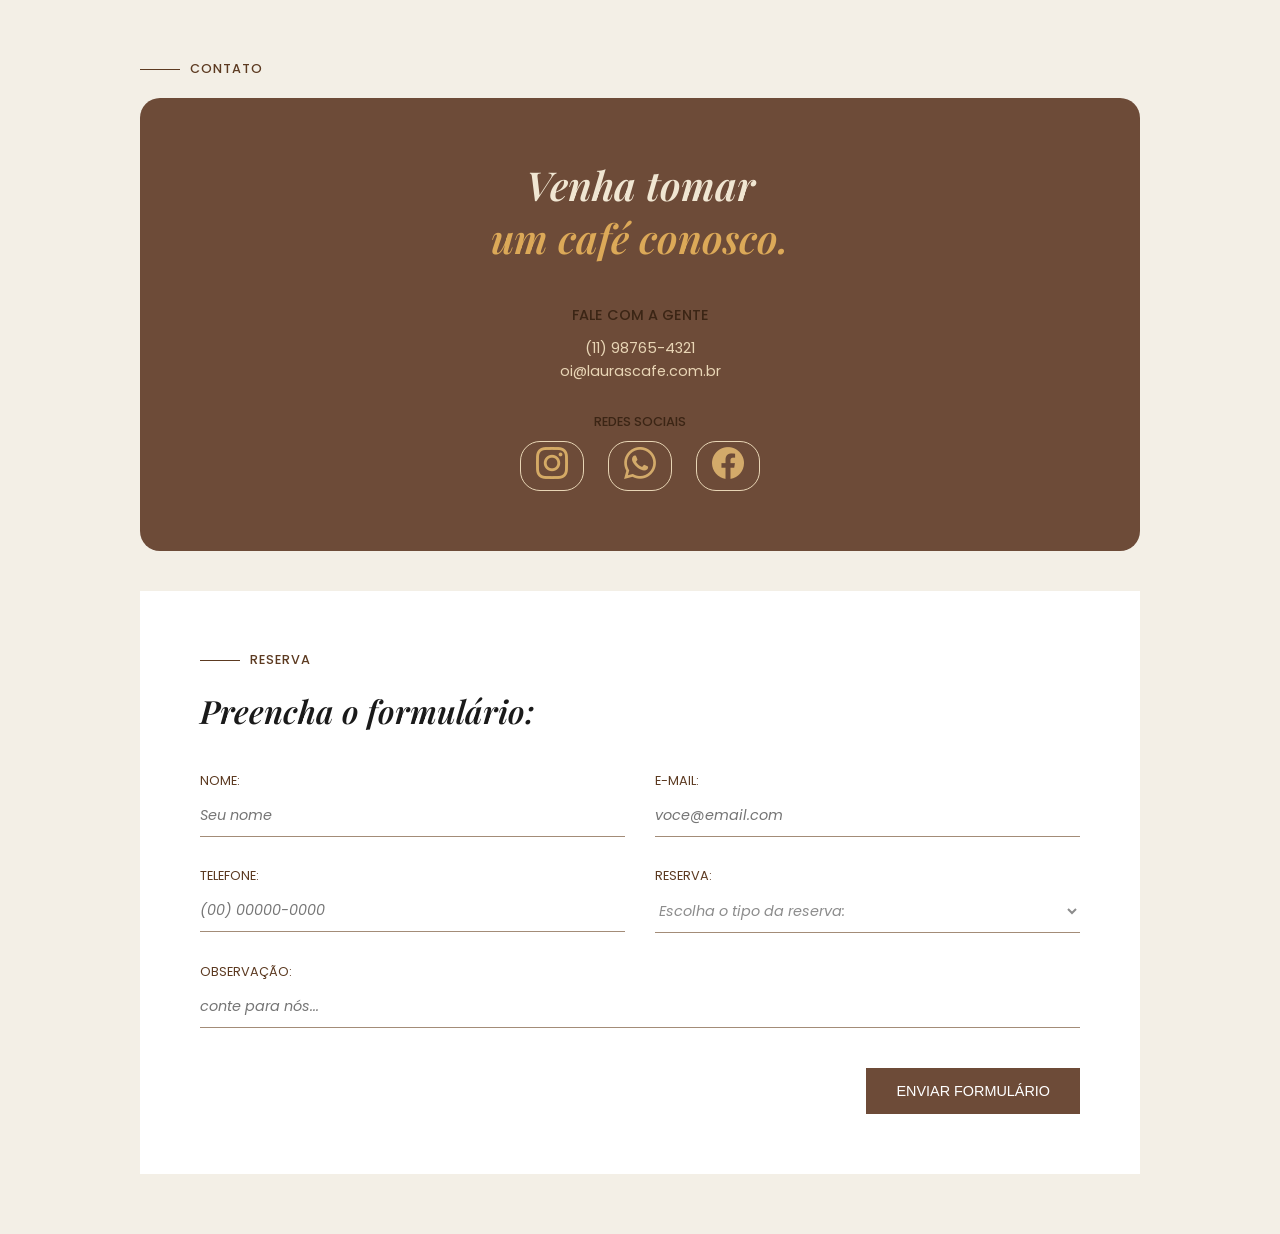
==== html_css/index.html @ 68d607ea "adiciona a seção contato da landing page" ====
<!DOCTYPE html>
<html lang="pt-BR">
<head>
    <meta charset="UTF-8">
    <meta name="viewport" content="width=device-width, initial-scale=1.0">
    <title>Contato - Cafeteria</title>
    <!-- Link para o arquivo CSS externo -->
    <link rel="stylesheet" href="style.css">
    <!-- Fontes do Google -->
    <link rel="preconnect" href="https://fonts.googleapis.com">
    <link rel="preconnect" href="https://fonts.gstatic.com" crossorigin>
    <link href="https://fonts.googleapis.com/css2?family=Playfair+Display:ital,wght@1,600&family=Poppins:wght@300;400;500&display=swap" rel="stylesheet">
</head>
<body>

    <section class="secao-contato">
        <div class="container">
            
            <!-- Cartão Escuro de Informações -->
            <div class="cartao-info">
                <p class="label-secao">CONTATO</p>
                <div class="box-marrom">
                    <h2>Venha tomar<br><span class="texto-marron-claro">um café conosco.</span></h2>
                    
                    <div class="info-detalhes">
                        <p class="titulo-info">FALE COM A GENTE</p>
                        <p>(11) 98765-4321</p>
                        <p>oi@laurascafe.com.br</p>
                    </div>

                    <div class="redes-sociais">
                        <p class="titulo-info">REDES SOCIAIS</p>
                        <div class="icones">
                            <a href="https://www.instagram.com/visaojrufop/" target="_blank">
                                <img src="logo_rede_social/instagram.png" alt="logo insta">
                            </a>
                            <a href="https://api.whatsapp.com/send?phone=5531993327631" target="_blank">
                                <img src="logo_rede_social/whatsapp.png" alt="logo zap">
                            </a>
                            <a href="https://www.facebook.com/visaojrufop/" target="_blank">
                                <img src="logo_rede_social/facebook.png" alt="logo face">
                            </a>

                        </div>
                    </div>
                </div>
            </div>

            <!-- Formulário de Reserva -->
            <div class="area-formulario">
                <p class="label-secao">RESERVA</p>
                <h2>Preencha o formulário:</h2>
                
                <form action="#" method="POST">
                    <div class="grupo-inputs">
                        <div class="campo">
                            <label for="nome">NOME:</label>
                            <input type="text" id="nome" placeholder="Seu nome">
                        </div>
                        <div class="campo">
                            <label for="email">E-MAIL:</label>
                            <input type="email" id="email" placeholder="voce@email.com">
                        </div>
                        <div class="campo">
                            <label for="telefone">TELEFONE:</label>
                            <input type="tel" id="telefone" placeholder="(00) 00000-0000">
                        </div>
                        <div class="campo">
                            <label for="reserva">RESERVA:</label>
                            <select name="tipo de reserva" id="reserva">
                                <option value="" disabled selected hidden>Escolha o tipo da reserva:</option>
                                <option value="Mesa normal">Mesa para 4 pessoas</option>
                                <option value="Todas as mesas">Evento privado</option>
                            </select>
                        </div>
                    </div>
                    
                    <div class="campo campo-observacao">
                        <label for="observacao">OBSERVAÇÃO:</label>
                        <input type="text" id="observacao" placeholder="conte para nós...">
                    </div>
                    
                    <button type="submit" class="btn-enviar">ENVIAR FORMULÁRIO</button>
                </form>
            </div>

        </div>
    </section>

</body>
</html>
---- html_css/style.css ----
/* Reset Básico */
* {
    margin: 0;
    padding: 0;
    box-sizing: border-box;
}

body {
    background-color: #f3efe6; /* Cor de fundo bege */
    font-family: 'Poppins', sans-serif;
    color: #5c3a21;
}

h2 {
    font-family: 'Playfair Display', serif;
    font-style: italic;
    font-weight: 600;
}

/* Estrutura Principal */
.secao-contato {
    padding: 60px 20px;
    display: flex;
    justify-content: center;
}

.container {
    max-width: 1000px;
    width: 100%;
    display: flex;
    flex-direction: column;
    gap: 40px;
}

.label-secao {
    font-size: 0.8rem;
    font-weight: 500;
    letter-spacing: 1px;
    margin-bottom: 20px;
    position: relative;
    padding-left: 50px;
}

.label-secao::before {
    content: "";
    position: absolute;
    left: 0;
    top: 50%;
    width: 40px;
    height: 1px;
    background-color: #5c3a21;
}

/* Cartão Marrom */
.box-marrom {
    background-color: #6d4b38;
    color: #e8d5b5;
    padding: 60px;
    border-radius: 20px;
    text-align: center;
}

.box-marrom h2 {
    font-size: 2.5rem;
    margin-bottom: 40px;
    color: #f0e6d2;
}

.titulo-info {
    font-size: 0.8rem;
    font-weight: 500;
    margin-bottom: 10px;
    color: #3b2515;
}

.info-detalhes p {
    font-size: 0.9rem;
    line-height: 1.6;
}


.texto-marron-claro{
    color: #DCA958;
}

.redes-sociais {
    margin-top: 30px;
}

.icones a {
    display: inline-block;
    margin: 0 10px;
    color: #e8d5b5;
    text-decoration: none;
    font-size: 0.9rem;
    border: 1px solid #e8d5b5;
    padding: 5px 15px;
    border-radius: 20px;
}

/* Formulário */
.area-formulario {
    background-color: #ffffff;
    padding: 60px;
}

.area-formulario h2 {
    font-size: 2rem;
    margin-bottom: 40px;
    color: #1a1a1a;
}

.grupo-inputs {
    display: grid;
    grid-template-columns: 1fr 1fr;
    gap: 30px;
    margin-bottom: 30px;
}

.campo {
    display: flex;
    flex-direction: column;
}

.campo label {
    font-size: 0.8rem;
    margin-bottom: 5px;
    color: #5c3a21;
}

.campo input {
    border: none;
    border-bottom: 1px solid #a38c78;
    padding: 10px 0;
    font-family: 'Poppins', sans-serif;
    font-style: italic;
    font-size: 0.9rem;
    color: #8c8c8c;
    background: transparent;
    outline: none;
}

.campo select {
    border: none;
    border-bottom: 1px solid #a38c78;
    padding: 10px 0;
    font-family: 'Poppins', sans-serif;
    font-style: italic;
    font-size: 0.9rem;
    color: #8c8c8c;
    background: transparent;
    outline: none;
    width: 100%;
}


.campo select option {
    font-style: normal;
    color: #5c3a21;
}
.campo-observacao {
    margin-bottom: 40px;
}

.btn-enviar {
    background-color: #6d4b38;
    color: #ffffff;
    border: none;
    padding: 15px 30px;
    font-size: 0.9rem;
    cursor: pointer;
    float: right;
    transition: background 0.3s;
}

.btn-enviar:hover {
    background-color: #5c3a21;
}

/* Responsividade para Celulares */
@media (max-width: 768px) {
    .grupo-inputs {
        grid-template-columns: 1fr;
    }
    
    .box-marrom, .area-formulario {
        padding: 30px;
    }
}
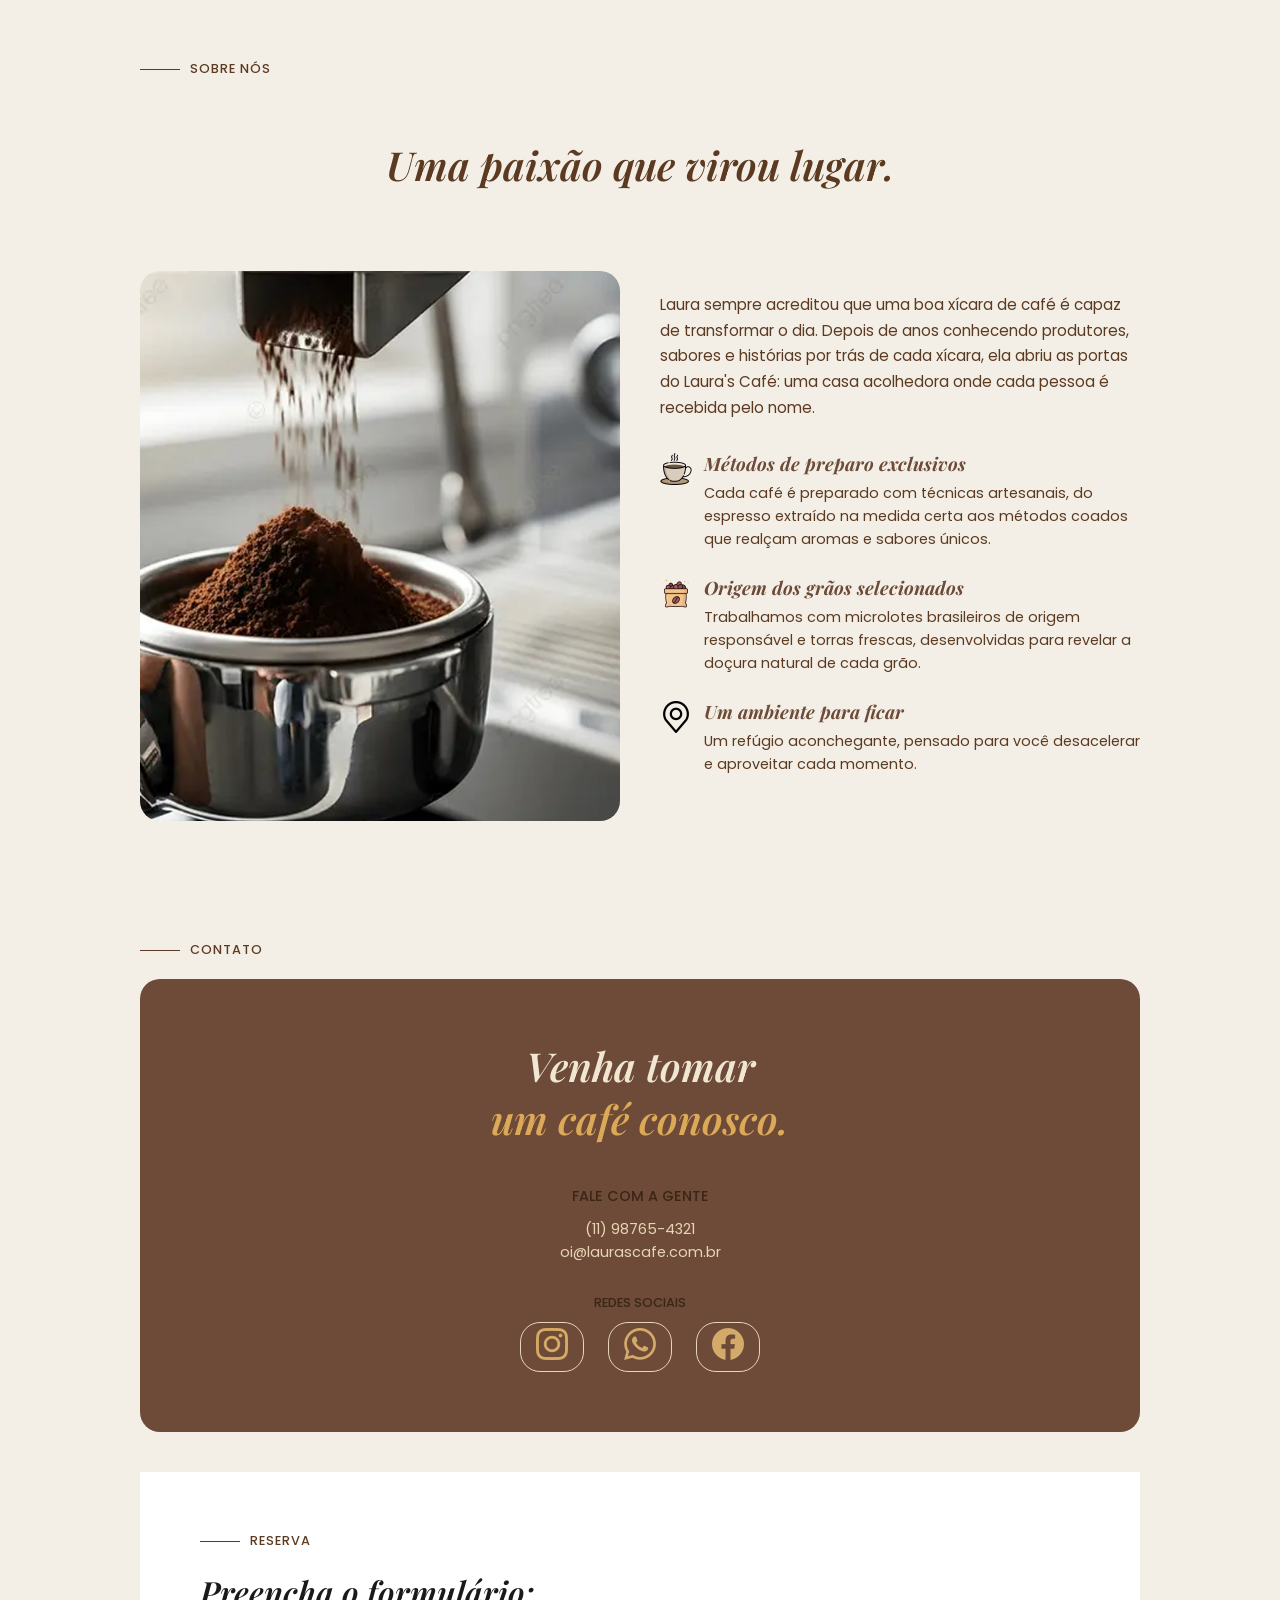
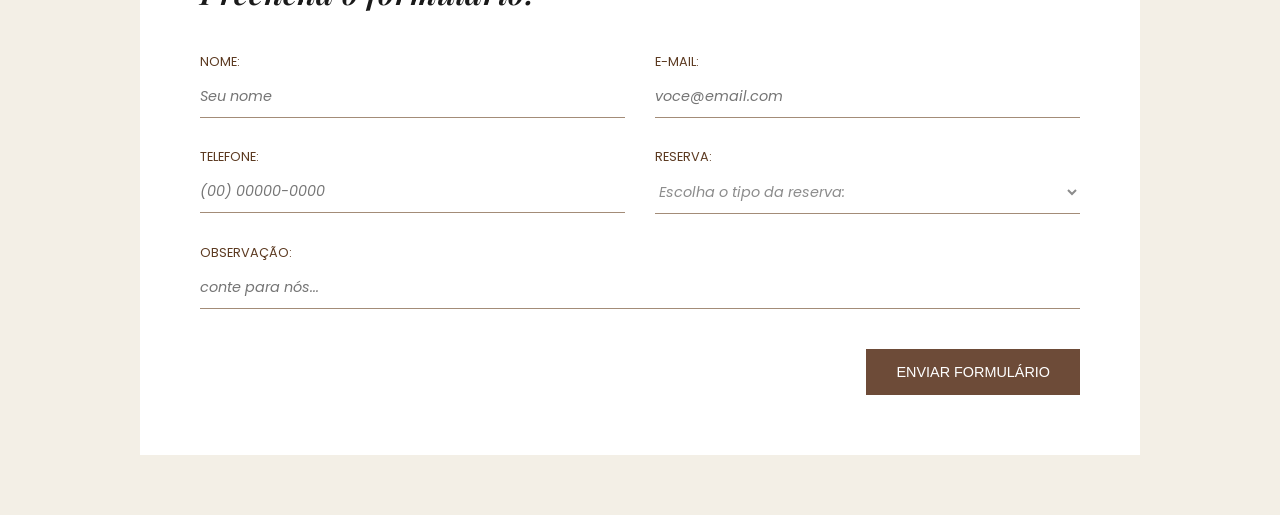
==== commit c90bb934: "adiciona seção Sobre Nós (HTML, CSS e imagens)" ====
--- a/html_css/index.html
+++ b/html_css/index.html
@@ -12,6 +12,51 @@
     <link href="https://fonts.googleapis.com/css2?family=Playfair+Display:ital,wght@1,600&family=Poppins:wght@300;400;500&display=swap" rel="stylesheet">
 </head>
 <body>
+
+    <section class="secao-sobre">
+        <div class="container">
+            <p class="label-secao">SOBRE NÓS</p>
+            <h2 class="titulo-sobre">Uma paixão que virou lugar.</h2>
+
+            <div class="sobre-conteudo">
+                <figure class="sobre-imagem">
+                    <img src="../imagens/cafe-sobre-nos.png" alt="Preparo artesanal do café no Laura's Cafe">
+                </figure>
+
+                <div class="sobre-textos">
+                    <p class="sobre-historia">
+                        Laura sempre acreditou que uma boa xícara de café é capaz de
+                        transformar o dia. Depois de anos conhecendo produtores, sabores
+                        e histórias por trás de cada xícara, ela abriu as portas do
+                        Laura's Café: uma casa acolhedora onde cada pessoa é recebida pelo nome.
+                    </p>
+
+                    <div class="destaque">
+                        <img src="../imagens/icone-cafe.png" alt="" aria-hidden="true">
+                        <div>
+                            <h3>Métodos de preparo exclusivos</h3>
+                            <p>Cada café é preparado com técnicas artesanais, do espresso extraído na medida certa aos métodos coados que realçam aromas e sabores únicos.</p>
+                        </div>
+                    </div>
+
+                    <div class="destaque">
+                        <img src="../imagens/icone-graos.png" alt="" aria-hidden="true">
+                        <div>
+                            <h3>Origem dos grãos selecionados</h3>
+                            <p>Trabalhamos com microlotes brasileiros de origem responsável e torras frescas, desenvolvidas para revelar a doçura natural de cada grão.</p>
+                        </div>
+                    </div>
+                    <div class="destaque">
+                        <img src="../imagens/icone-lugar.png" alt="" aria-hidden="true">
+                         <div>
+                            <h3>Um ambiente para ficar</h3>
+                        <p>Um refúgio aconchegante, pensado para você desacelerar e aproveitar cada momento.</p>
+                    </div>
+                </div>
+                </div>
+            </div>
+        </div>
+    </section>
 
     <section class="secao-contato">
         <div class="container">
--- a/html_css/style.css
+++ b/html_css/style.css
@@ -187,3 +187,90 @@
         padding: 30px;
     }
 }
+
+/*  Sobre Nós  */
+.secao-sobre {
+    padding: 60px 20px;
+    display: flex;
+    justify-content: center;
+}
+
+.titulo-sobre {
+    font-size: 2.5rem;
+    text-align: center;
+    color: #5c3a21;
+    margin-bottom: 40px;
+}
+
+.sobre-conteudo {
+    display: flex;
+    gap: 40px;
+    align-items: center;   
+}
+
+.sobre-imagem {
+    flex: 1;
+    max-width: 480px;
+}
+
+.sobre-imagem img {
+    width: 100%;
+    height: 550px;          /* ajusta esse número até bater */
+    object-fit: cover;
+    border-radius: 20px;
+    display: block;
+}
+
+
+.sobre-textos {
+    flex: 1;
+    display: flex;
+    flex-direction: column;
+    justify-content: center;
+}
+.sobre-historia {
+    font-size: 0.95rem;
+    line-height: 1.7;
+    margin-bottom: 30px;
+}
+
+.destaque {
+    display: flex;
+    gap: 12px;
+    align-items: flex-start;
+    margin-bottom: 24px;
+}
+
+.destaque img {
+    width: 32px;
+    height: 32px;
+    flex-shrink: 0;
+    margin-top: 2px;
+}
+
+.destaque > div {
+    flex: 1;
+}
+
+.destaque h3 {
+    font-family: 'Playfair Display', serif;
+    font-style: italic;
+    color: #6d4b38;
+    font-size: 1.15rem;
+    margin-bottom: 6px;
+}
+
+.destaque p {
+    font-size: 0.9rem;
+    line-height: 1.6;
+}
+
+/* Mobile */
+@media (max-width: 768px) {
+    .sobre-conteudo {
+        flex-direction: column;
+    }
+    .titulo-sobre {
+        font-size: 1.8rem;
+    }
+}
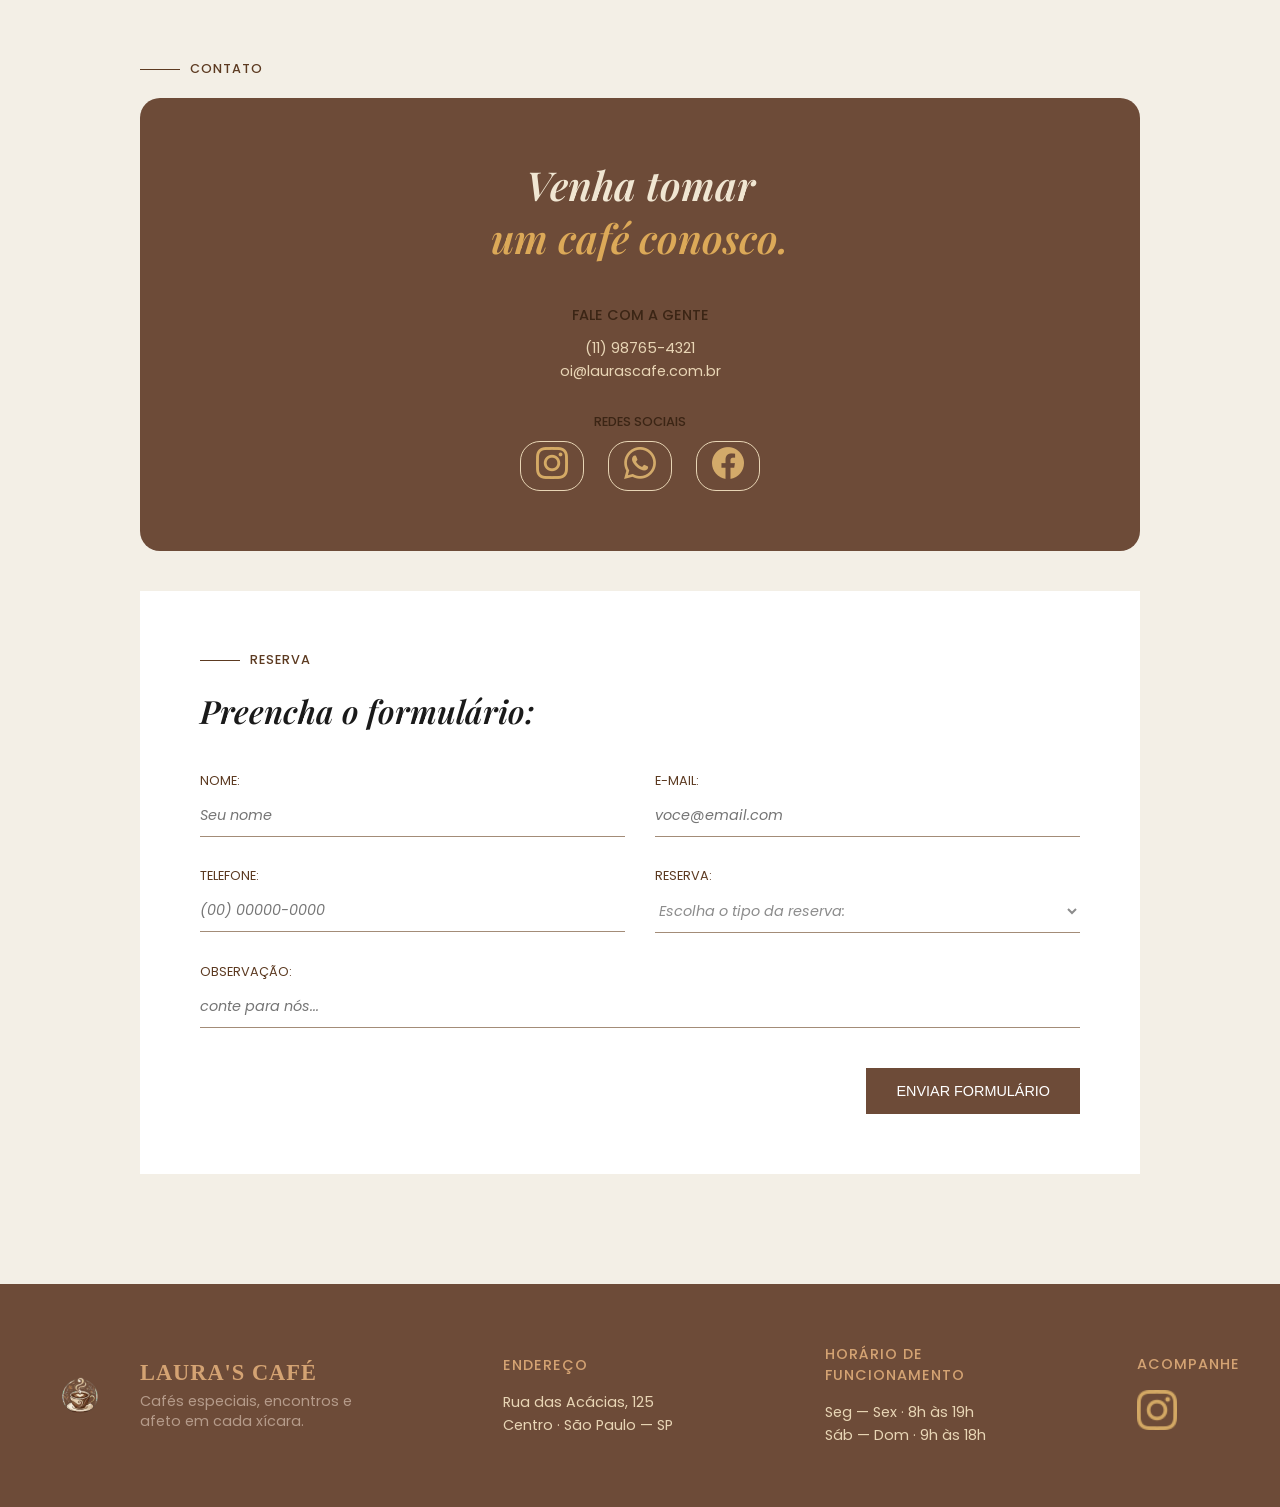
==== commit daacdb44: "inclusão da seção rodapé na landing page" ====
--- a/html_css/index.html
+++ b/html_css/index.html
@@ -12,51 +12,6 @@
     <link href="https://fonts.googleapis.com/css2?family=Playfair+Display:ital,wght@1,600&family=Poppins:wght@300;400;500&display=swap" rel="stylesheet">
 </head>
 <body>
-
-    <section class="secao-sobre">
-        <div class="container">
-            <p class="label-secao">SOBRE NÓS</p>
-            <h2 class="titulo-sobre">Uma paixão que virou lugar.</h2>
-
-            <div class="sobre-conteudo">
-                <figure class="sobre-imagem">
-                    <img src="../imagens/cafe-sobre-nos.png" alt="Preparo artesanal do café no Laura's Cafe">
-                </figure>
-
-                <div class="sobre-textos">
-                    <p class="sobre-historia">
-                        Laura sempre acreditou que uma boa xícara de café é capaz de
-                        transformar o dia. Depois de anos conhecendo produtores, sabores
-                        e histórias por trás de cada xícara, ela abriu as portas do
-                        Laura's Café: uma casa acolhedora onde cada pessoa é recebida pelo nome.
-                    </p>
-
-                    <div class="destaque">
-                        <img src="../imagens/icone-cafe.png" alt="" aria-hidden="true">
-                        <div>
-                            <h3>Métodos de preparo exclusivos</h3>
-                            <p>Cada café é preparado com técnicas artesanais, do espresso extraído na medida certa aos métodos coados que realçam aromas e sabores únicos.</p>
-                        </div>
-                    </div>
-
-                    <div class="destaque">
-                        <img src="../imagens/icone-graos.png" alt="" aria-hidden="true">
-                        <div>
-                            <h3>Origem dos grãos selecionados</h3>
-                            <p>Trabalhamos com microlotes brasileiros de origem responsável e torras frescas, desenvolvidas para revelar a doçura natural de cada grão.</p>
-                        </div>
-                    </div>
-                    <div class="destaque">
-                        <img src="../imagens/icone-lugar.png" alt="" aria-hidden="true">
-                         <div>
-                            <h3>Um ambiente para ficar</h3>
-                        <p>Um refúgio aconchegante, pensado para você desacelerar e aproveitar cada momento.</p>
-                    </div>
-                </div>
-                </div>
-            </div>
-        </div>
-    </section>
 
     <section class="secao-contato">
         <div class="container">
@@ -132,5 +87,38 @@
         </div>
     </section>
 
+    <footer class="rodape">
+        <div class="rodape-container">
+            
+            <div class="rodape-marca">
+                <!-- Substitua pelo caminho da sua imagem de logo -->
+                <img src="logo_rede_social/logo_laura's.png" alt="Logo Laura's Café" class="logo-rodape">
+                <div>
+                    <h3>LAURA'S CAFÉ</h3>
+                    <p>Cafés especiais, encontros e<br>afeto em cada xícara.</p>
+                </div>
+            </div>
+            
+            <div class="rodape-info">
+                <h4>ENDEREÇO</h4>
+                <p>Rua das Acácias, 125<br>Centro · São Paulo — SP</p>
+            </div>
+            
+            <div class="rodape-info">
+                <h4>HORÁRIO DE<br>FUNCIONAMENTO</h4>
+                <p>Seg — Sex · 8h às 19h<br>Sáb — Dom · 9h às 18h</p>
+            </div>
+            
+            <div class="rodape-social">
+                <h4>ACOMPANHE</h4>
+                <!-- Substitua pelo caminho do seu ícone do Instagram -->
+                <a href="https://www.instagram.com/visaojrufop/" target="_blank">
+                    <img src="logo_rede_social/instagram.png" alt="logo-instagram">
+                </a>
+            </div>
+
+        </div>
+    </footer>
+
 </body>
 </html>
--- a/html_css/style.css
+++ b/html_css/style.css
@@ -188,89 +188,85 @@
     }
 }
 
-/*  Sobre Nós  */
-.secao-sobre {
+/* Rodapé */
+.rodape {
+    background-color: #6d4b38; /* Fundo marrom escuro */
     padding: 60px 20px;
-    display: flex;
-    justify-content: center;
-}
-
-.titulo-sobre {
-    font-size: 2.5rem;
-    text-align: center;
-    color: #5c3a21;
-    margin-bottom: 40px;
-}
-
-.sobre-conteudo {
-    display: flex;
+    color: #e8d5b5; /* Texto claro */
+    margin-top: 50px;
+}
+
+.rodape-container {
+    max-width: 1200px;
+    margin: 0 auto;
+    display: flex;
+    justify-content: space-between;
+    align-items: center;
+    flex-wrap: wrap;
     gap: 40px;
-    align-items: center;   
-}
-
-.sobre-imagem {
-    flex: 1;
-    max-width: 480px;
-}
-
-.sobre-imagem img {
-    width: 100%;
-    height: 550px;          /* ajusta esse número até bater */
-    object-fit: cover;
-    border-radius: 20px;
-    display: block;
-}
-
-
-.sobre-textos {
-    flex: 1;
-    display: flex;
-    flex-direction: column;
-    justify-content: center;
-}
-.sobre-historia {
-    font-size: 0.95rem;
-    line-height: 1.7;
-    margin-bottom: 30px;
-}
-
-.destaque {
-    display: flex;
-    gap: 12px;
-    align-items: flex-start;
-    margin-bottom: 24px;
-}
-
-.destaque img {
-    width: 32px;
-    height: 32px;
-    flex-shrink: 0;
-    margin-top: 2px;
-}
-
-.destaque > div {
-    flex: 1;
-}
-
-.destaque h3 {
+}
+
+/* Bloco da Marca */
+.rodape-marca {
+    display: flex;
+    align-items: center;
+    gap: 20px;
+}
+
+.logo-rodape {
+    width: 80px; /* Ajuste o tamanho da logo */
+    height: auto;
+}
+
+.rodape-marca h3 {
     font-family: 'Playfair Display', serif;
-    font-style: italic;
-    color: #6d4b38;
-    font-size: 1.15rem;
-    margin-bottom: 6px;
-}
-
-.destaque p {
+    color: #d4a373; /* Tom dourado/marrom claro */
+    font-size: 1.4rem;
+    margin-bottom: 5px;
+    letter-spacing: 1px;
+}
+
+.rodape-marca p {
+    font-size: 0.9rem;
+    line-height: 1.4;
+    color: #b59b8a;
+}
+
+/* Blocos de Informação */
+.rodape-info h4, 
+.rodape-social h4 {
+    color: #d4a373;
+    font-size: 0.9rem;
+    font-weight: 500;
+    margin-bottom: 15px;
+    letter-spacing: 1px;
+    text-transform: uppercase;
+}
+
+.rodape-info p {
     font-size: 0.9rem;
     line-height: 1.6;
 }
 
-/* Mobile */
-@media (max-width: 768px) {
-    .sobre-conteudo {
+/* Ícone Social */
+.rodape-social a img {
+    width: 40px; /* Tamanho do ícone */
+    transition: transform 0.3s ease;
+}
+
+.rodape-social a:hover img {
+    transform: scale(1.1); /* Efeito de zoom ao passar o mouse */
+}
+
+/* Responsividade para Celulares */
+@media (max-width: 850px) {
+    .rodape-container {
         flex-direction: column;
-    }
-    .titulo-sobre {
-        font-size: 1.8rem;
-    }
-}
+        text-align: center;
+        align-items: center;
+    }
+
+    .rodape-marca {
+        flex-direction: column;
+    }
+}
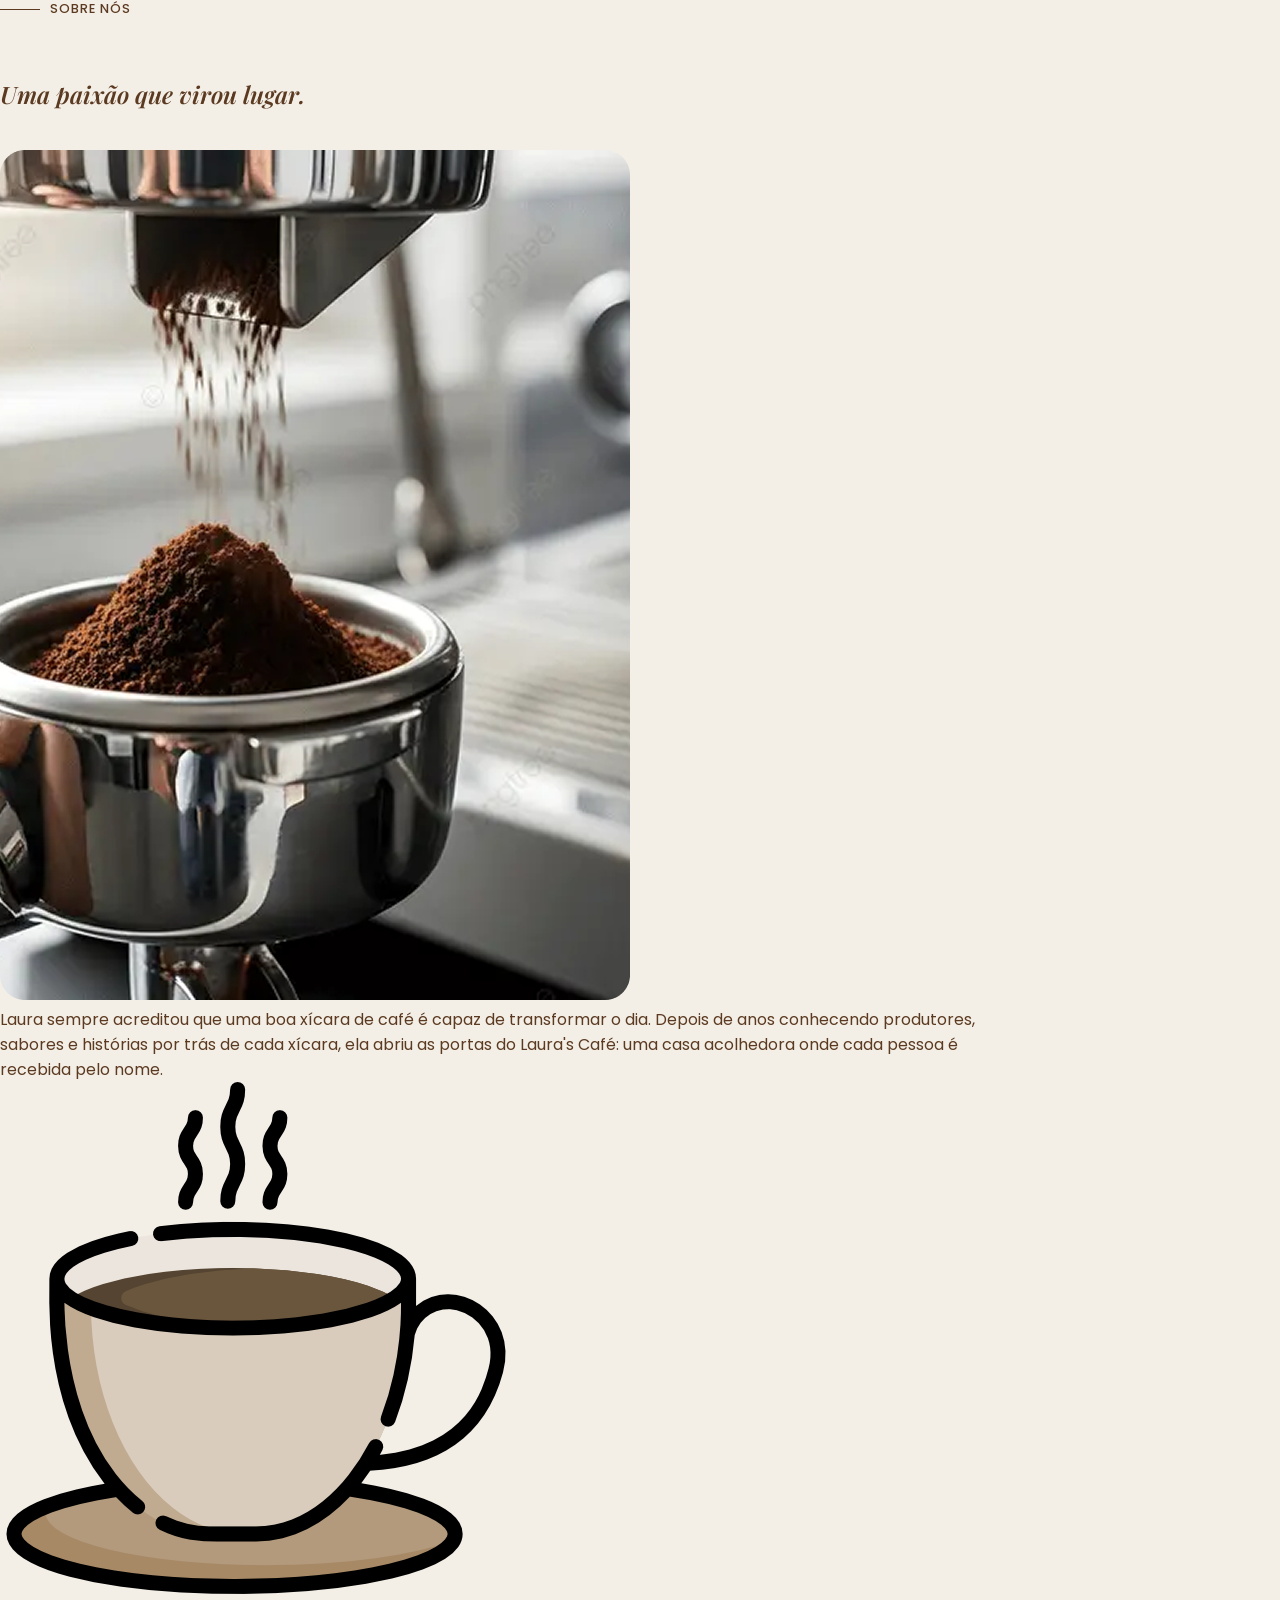
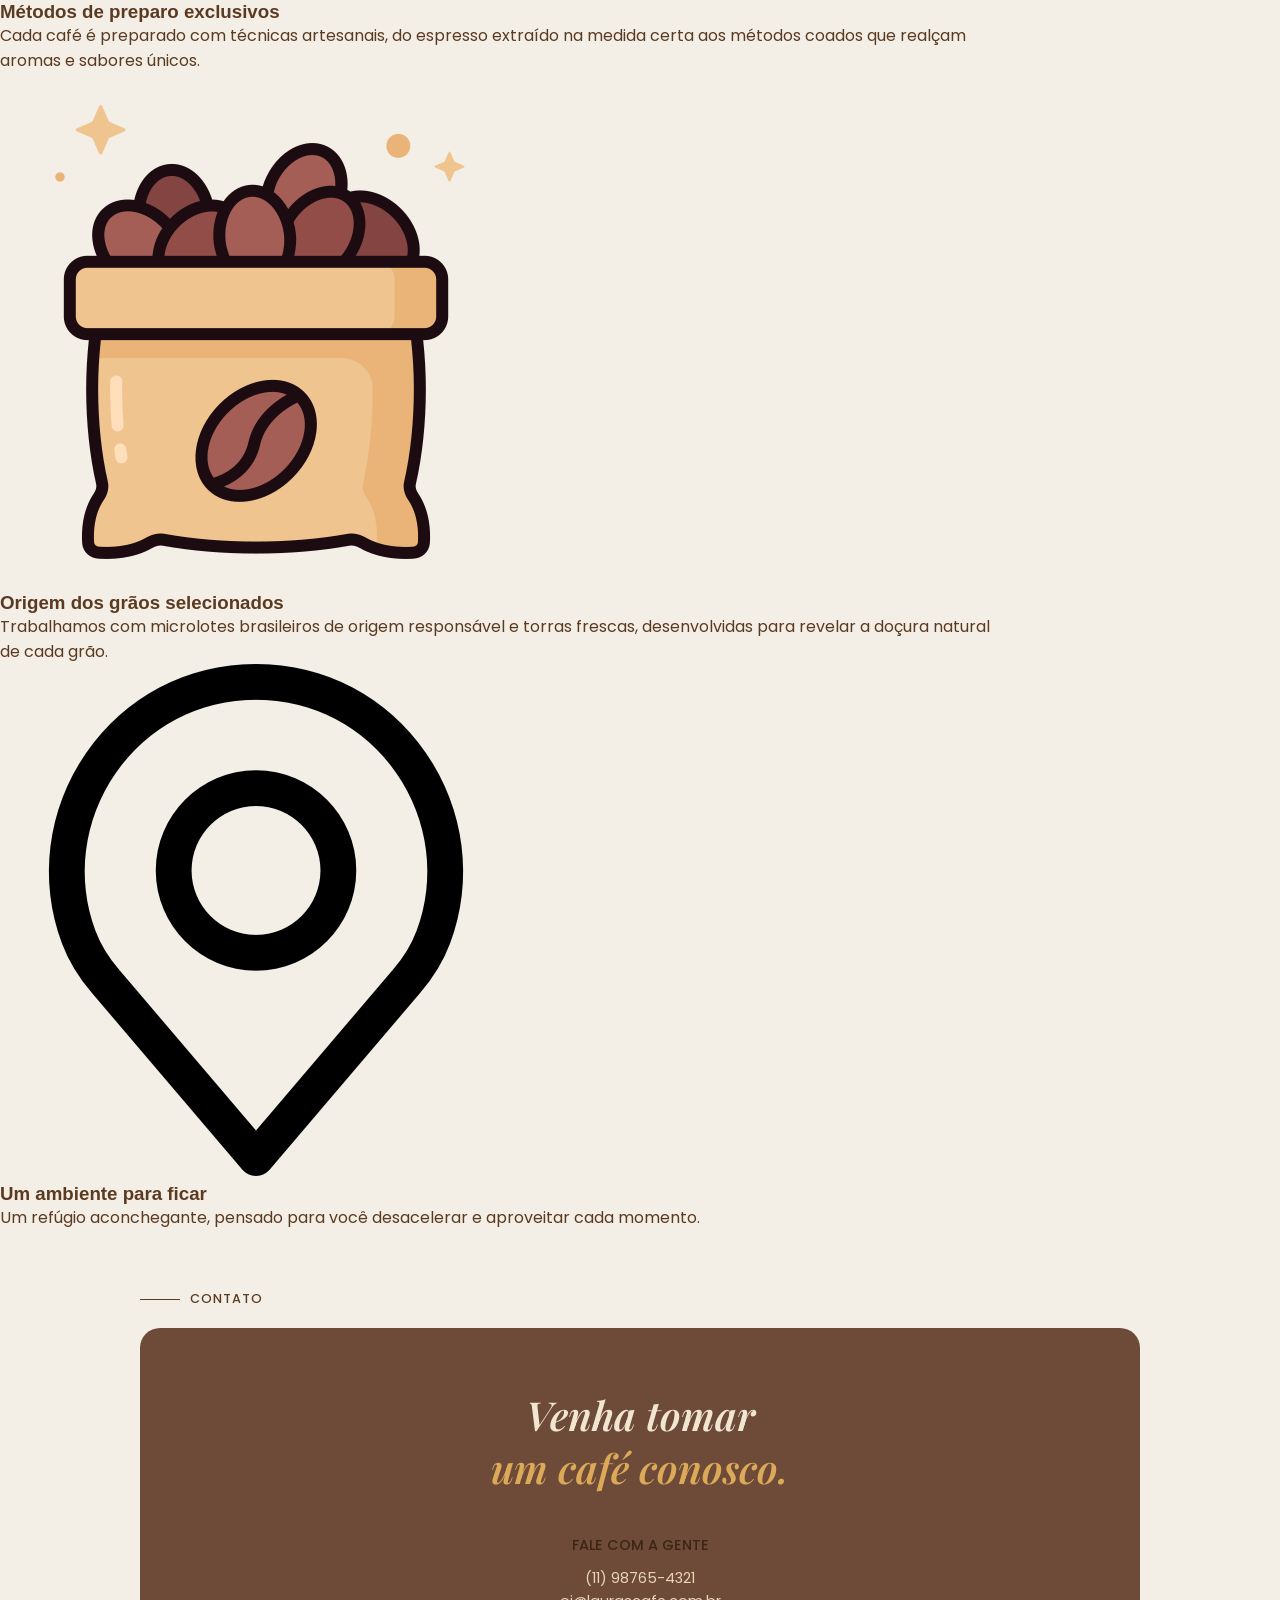
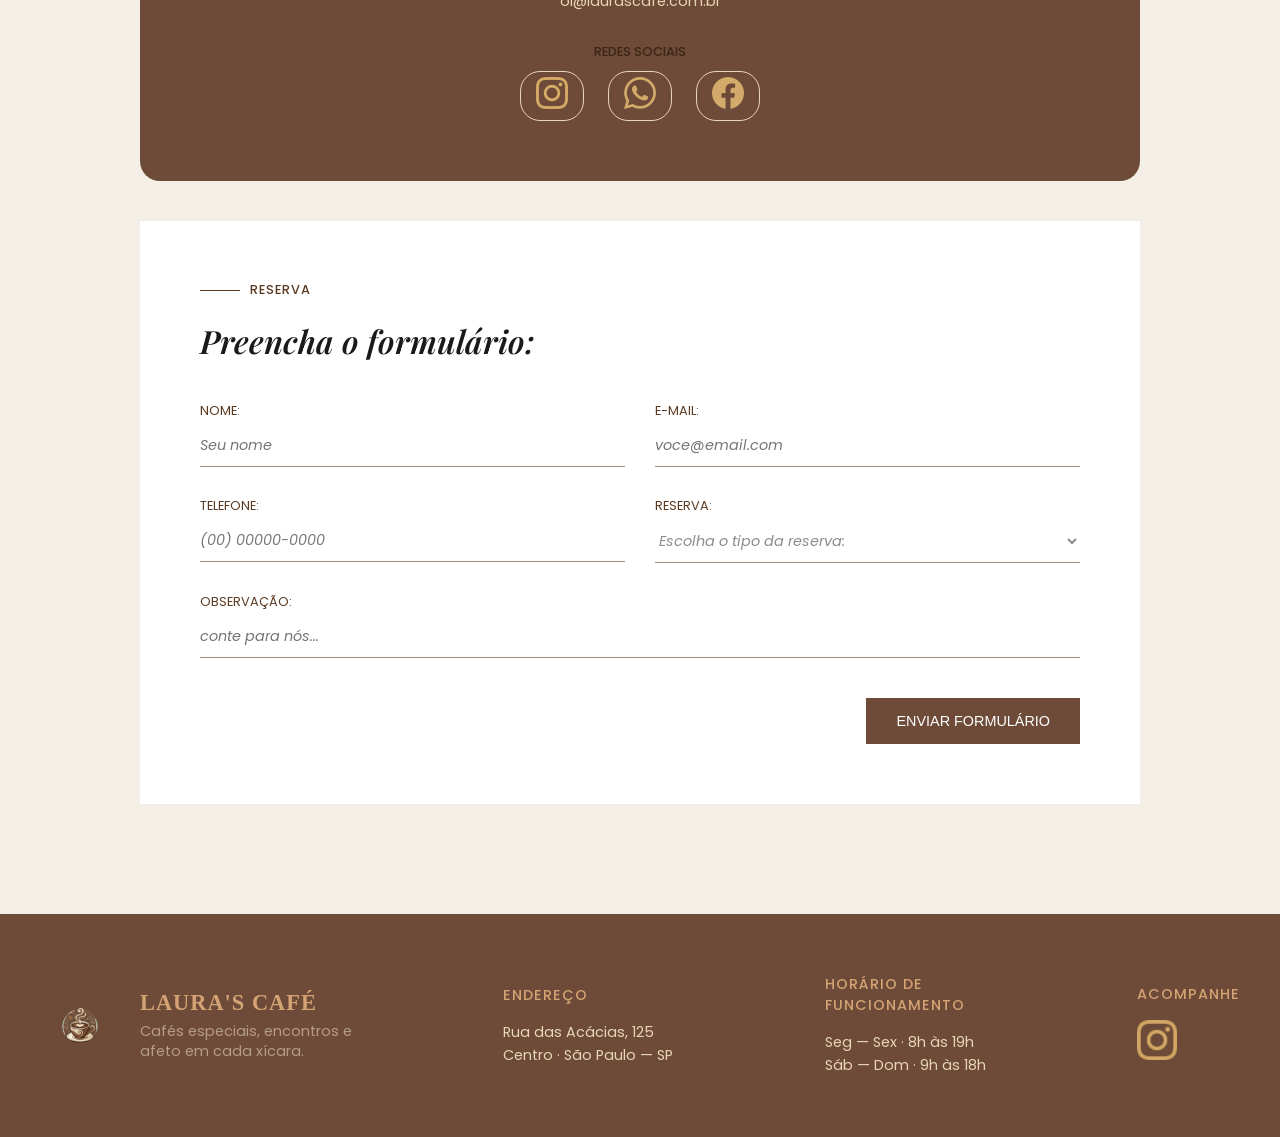
==== commit 945e3cc5: "Merge branch 'dev' into feature-05/rodapé" ====
--- a/html_css/index.html
+++ b/html_css/index.html
@@ -12,6 +12,51 @@
     <link href="https://fonts.googleapis.com/css2?family=Playfair+Display:ital,wght@1,600&family=Poppins:wght@300;400;500&display=swap" rel="stylesheet">
 </head>
 <body>
+
+    <section class="secao-sobre">
+        <div class="container">
+            <p class="label-secao">SOBRE NÓS</p>
+            <h2 class="titulo-sobre">Uma paixão que virou lugar.</h2>
+
+            <div class="sobre-conteudo">
+                <figure class="sobre-imagem">
+                    <img src="../imagens/cafe-sobre-nos.png" alt="Preparo artesanal do café no Laura's Cafe">
+                </figure>
+
+                <div class="sobre-textos">
+                    <p class="sobre-historia">
+                        Laura sempre acreditou que uma boa xícara de café é capaz de
+                        transformar o dia. Depois de anos conhecendo produtores, sabores
+                        e histórias por trás de cada xícara, ela abriu as portas do
+                        Laura's Café: uma casa acolhedora onde cada pessoa é recebida pelo nome.
+                    </p>
+
+                    <div class="destaque">
+                        <img src="../imagens/icone-cafe.png" alt="" aria-hidden="true">
+                        <div>
+                            <h3>Métodos de preparo exclusivos</h3>
+                            <p>Cada café é preparado com técnicas artesanais, do espresso extraído na medida certa aos métodos coados que realçam aromas e sabores únicos.</p>
+                        </div>
+                    </div>
+
+                    <div class="destaque">
+                        <img src="../imagens/icone-graos.png" alt="" aria-hidden="true">
+                        <div>
+                            <h3>Origem dos grãos selecionados</h3>
+                            <p>Trabalhamos com microlotes brasileiros de origem responsável e torras frescas, desenvolvidas para revelar a doçura natural de cada grão.</p>
+                        </div>
+                    </div>
+                    <div class="destaque">
+                        <img src="../imagens/icone-lugar.png" alt="" aria-hidden="true">
+                         <div>
+                            <h3>Um ambiente para ficar</h3>
+                        <p>Um refúgio aconchegante, pensado para você desacelerar e aproveitar cada momento.</p>
+                    </div>
+                </div>
+                </div>
+            </div>
+        </div>
+    </section>
 
     <section class="secao-contato">
         <div class="container">
--- a/html_css/style.css
+++ b/html_css/style.css
@@ -190,9 +190,9 @@
 
 /* Rodapé */
 .rodape {
-    background-color: #6d4b38; /* Fundo marrom escuro */
+    background-color: #6d4b38; 
     padding: 60px 20px;
-    color: #e8d5b5; /* Texto claro */
+    color: #e8d5b5; 
     margin-top: 50px;
 }
 
@@ -206,7 +206,7 @@
     gap: 40px;
 }
 
-/* Bloco da Marca */
+
 .rodape-marca {
     display: flex;
     align-items: center;
@@ -214,13 +214,13 @@
 }
 
 .logo-rodape {
-    width: 80px; /* Ajuste o tamanho da logo */
+    width: 80px; 
     height: auto;
 }
 
 .rodape-marca h3 {
     font-family: 'Playfair Display', serif;
-    color: #d4a373; /* Tom dourado/marrom claro */
+    color: #d4a373;
     font-size: 1.4rem;
     margin-bottom: 5px;
     letter-spacing: 1px;
@@ -232,7 +232,7 @@
     color: #b59b8a;
 }
 
-/* Blocos de Informação */
+
 .rodape-info h4, 
 .rodape-social h4 {
     color: #d4a373;
@@ -248,17 +248,17 @@
     line-height: 1.6;
 }
 
-/* Ícone Social */
+
 .rodape-social a img {
-    width: 40px; /* Tamanho do ícone */
+    width: 40px; 
     transition: transform 0.3s ease;
 }
 
 .rodape-social a:hover img {
-    transform: scale(1.1); /* Efeito de zoom ao passar o mouse */
-}
-
-/* Responsividade para Celulares */
+    transform: scale(1.1); 
+}
+
+
 @media (max-width: 850px) {
     .rodape-container {
         flex-direction: column;
@@ -268,5 +268,89 @@
 
     .rodape-marca {
         flex-direction: column;
-    }
-}
+/*  Sobre Nós  */
+.secao-sobre {
+    padding: 60px 20px;
+    display: flex;
+    justify-content: center;
+}
+
+.titulo-sobre {
+    font-size: 2.5rem;
+    text-align: center;
+    color: #5c3a21;
+    margin-bottom: 40px;
+}
+
+.sobre-conteudo {
+    display: flex;
+    gap: 40px;
+    align-items: center;   
+}
+
+.sobre-imagem {
+    flex: 1;
+    max-width: 480px;
+}
+
+.sobre-imagem img {
+    width: 100%;
+    height: 550px;          /* ajusta esse número até bater */
+    object-fit: cover;
+    border-radius: 20px;
+    display: block;
+}
+
+
+.sobre-textos {
+    flex: 1;
+    display: flex;
+    flex-direction: column;
+    justify-content: center;
+}
+.sobre-historia {
+    font-size: 0.95rem;
+    line-height: 1.7;
+    margin-bottom: 30px;
+}
+
+.destaque {
+    display: flex;
+    gap: 12px;
+    align-items: flex-start;
+    margin-bottom: 24px;
+}
+
+.destaque img {
+    width: 32px;
+    height: 32px;
+    flex-shrink: 0;
+    margin-top: 2px;
+}
+
+.destaque > div {
+    flex: 1;
+}
+
+.destaque h3 {
+    font-family: 'Playfair Display', serif;
+    font-style: italic;
+    color: #6d4b38;
+    font-size: 1.15rem;
+    margin-bottom: 6px;
+}
+
+.destaque p {
+    font-size: 0.9rem;
+    line-height: 1.6;
+}
+
+/* Mobile */
+@media (max-width: 768px) {
+    .sobre-conteudo {
+        flex-direction: column;
+    }
+    .titulo-sobre {
+        font-size: 1.8rem;
+    }
+}
